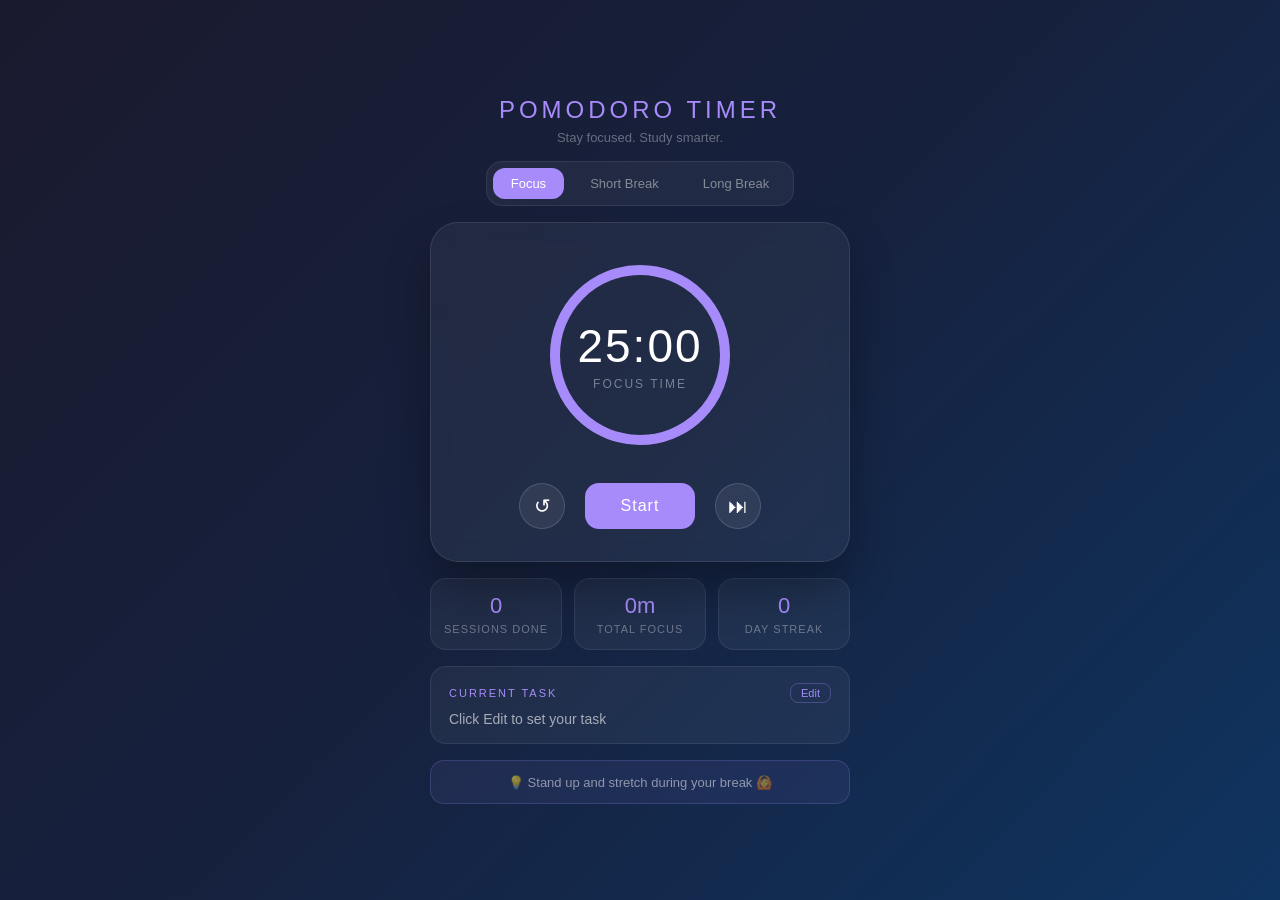
==== pomodoro-timer/index.html @ 8d5c9ca9 "Add pomodoro timer project - Level 3" ====
<!DOCTYPE html>
<html lang="en">
<head>
  <meta charset="UTF-8" />
  <meta name="viewport" content="width=device-width, initial-scale=1.0"/>
  <title>Pomodoro Timer</title>
  <link rel="stylesheet" href="style.css" />
</head>
<body>

  <div class="wrapper">
    <h1 class="title">Pomodoro Timer</h1>
    <p class="subtitle">Stay focused. Study smarter.</p>

    <!-- Mode Tabs -->
    <div class="tabs">
      <button class="tab active" id="tab-focus" onclick="switchMode('focus')">Focus</button>
      <button class="tab" id="tab-short" onclick="switchMode('short')">Short Break</button>
      <button class="tab" id="tab-long" onclick="switchMode('long')">Long Break</button>
    </div>

    <!-- Timer Card -->
    <div class="timer-card">

      <!-- Circular Progress -->
      <div class="circle-wrapper">
        <svg class="progress-ring" viewBox="0 0 200 200">
          <circle class="ring-bg" cx="100" cy="100" r="85"/>
          <circle class="ring-fill" id="ringFill" cx="100" cy="100" r="85"/>
        </svg>
        <div class="timer-display">
          <div class="time" id="timeDisplay">25:00</div>
          <div class="mode-label" id="modeLabel">Focus Time</div>
        </div>
      </div>

      <!-- Controls -->
      <div class="controls">
        <button class="ctrl-btn" onclick="resetTimer()" title="Reset">↺</button>
        <button class="start-btn" id="startBtn" onclick="toggleTimer()">Start</button>
        <button class="ctrl-btn" onclick="skipSession()" title="Skip">⏭</button>
      </div>

    </div>

    <!-- Session Info -->
    <div class="session-info">
      <div class="info-box">
        <div class="info-num" id="sessionCount">0</div>
        <div class="info-label">Sessions Done</div>
      </div>
      <div class="info-box">
        <div class="info-num" id="totalFocus">0m</div>
        <div class="info-label">Total Focus</div>
      </div>
      <div class="info-box">
        <div class="info-num" id="streakCount">0</div>
        <div class="info-label">Day Streak</div>
      </div>
    </div>

    <!-- Task Box -->
    <div class="task-box">
      <div class="task-header">
        <span>Current Task</span>
        <button class="edit-btn" onclick="editTask()">Edit</button>
      </div>
      <div class="task-text" id="taskText">Click Edit to set your task</div>
      <input class="task-input hidden" id="taskInput" placeholder="What are you working on?" onkeydown="saveTask(event)" />
    </div>

    <!-- Tips -->
    <div class="tip-box" id="tipBox"></div>

  </div>

  <script src="script.js"></script>
</body>
</html>
---- pomodoro-timer/style.css ----
* {
  margin: 0;
  padding: 0;
  box-sizing: border-box;
}

body {
  min-height: 100vh;
  display: flex;
  align-items: center;
  justify-content: center;
  background: linear-gradient(135deg, #1a1a2e, #16213e, #0f3460);
  font-family: 'Segoe UI', sans-serif;
  padding: 20px;
}

.wrapper {
  display: flex;
  flex-direction: column;
  align-items: center;
  gap: 16px;
  width: 100%;
  max-width: 420px;
}

.title {
  color: #a78bfa;
  font-size: 24px;
  font-weight: 400;
  letter-spacing: 4px;
  text-transform: uppercase;
}

.subtitle {
  color: rgba(255,255,255,0.35);
  font-size: 13px;
  margin-top: -10px;
}

/* Tabs */
.tabs {
  display: flex;
  gap: 8px;
  background: rgba(255,255,255,0.05);
  padding: 6px;
  border-radius: 16px;
  border: 1px solid rgba(255,255,255,0.08);
}

.tab {
  padding: 8px 18px;
  border: none;
  border-radius: 12px;
  background: transparent;
  color: rgba(255,255,255,0.45);
  font-size: 13px;
  cursor: pointer;
  transition: all 0.2s;
}

.tab.active {
  background: #a78bfa;
  color: white;
  font-weight: 500;
}

.tab:hover:not(.active) {
  background: rgba(255,255,255,0.08);
  color: white;
}

/* Timer Card */
.timer-card {
  background: rgba(255,255,255,0.05);
  backdrop-filter: blur(10px);
  border: 1px solid rgba(255,255,255,0.1);
  border-radius: 28px;
  padding: 32px 28px;
  width: 100%;
  display: flex;
  flex-direction: column;
  align-items: center;
  gap: 28px;
  box-shadow: 0 25px 45px rgba(0,0,0,0.3);
}

/* Circle */
.circle-wrapper {
  position: relative;
  width: 200px;
  height: 200px;
}

.progress-ring {
  width: 200px;
  height: 200px;
  transform: rotate(-90deg);
}

.ring-bg {
  fill: none;
  stroke: rgba(255,255,255,0.06);
  stroke-width: 10;
}

.ring-fill {
  fill: none;
  stroke: #a78bfa;
  stroke-width: 10;
  stroke-linecap: round;
  stroke-dasharray: 534;
  stroke-dashoffset: 0;
  transition: stroke-dashoffset 0.5s ease, stroke 0.4s ease;
}

.timer-display {
  position: absolute;
  top: 50%;
  left: 50%;
  transform: translate(-50%, -50%);
  text-align: center;
}

.time {
  font-size: 46px;
  font-weight: 300;
  color: white;
  letter-spacing: 2px;
}

.mode-label {
  font-size: 12px;
  color: rgba(255,255,255,0.4);
  margin-top: 4px;
  letter-spacing: 2px;
  text-transform: uppercase;
}

/* Controls */
.controls {
  display: flex;
  align-items: center;
  gap: 20px;
}

.ctrl-btn {
  width: 46px;
  height: 46px;
  border-radius: 50%;
  border: 1px solid rgba(255,255,255,0.15);
  background: rgba(255,255,255,0.07);
  color: white;
  font-size: 20px;
  cursor: pointer;
  transition: all 0.2s;
}

.ctrl-btn:hover {
  background: rgba(255,255,255,0.15);
  transform: scale(1.08);
}

.start-btn {
  width: 110px;
  height: 46px;
  border-radius: 14px;
  border: none;
  background: #a78bfa;
  color: white;
  font-size: 16px;
  font-weight: 500;
  cursor: pointer;
  transition: all 0.2s;
  letter-spacing: 1px;
}

.start-btn:hover {
  background: #7c3aed;
  transform: scale(1.04);
}

.start-btn.running {
  background: rgba(239, 68, 68, 0.7);
}

.start-btn.running:hover {
  background: rgba(239, 68, 68, 0.9);
}

/* Session Info */
.session-info {
  display: flex;
  gap: 12px;
  width: 100%;
}

.info-box {
  flex: 1;
  background: rgba(255,255,255,0.05);
  border: 1px solid rgba(255,255,255,0.08);
  border-radius: 16px;
  padding: 14px 10px;
  text-align: center;
}

.info-num {
  font-size: 22px;
  font-weight: 300;
  color: #a78bfa;
}

.info-label {
  font-size: 11px;
  color: rgba(255,255,255,0.35);
  margin-top: 4px;
  text-transform: uppercase;
  letter-spacing: 1px;
}

/* Task Box */
.task-box {
  width: 100%;
  background: rgba(255,255,255,0.05);
  border: 1px solid rgba(255,255,255,0.08);
  border-radius: 16px;
  padding: 16px 18px;
}

.task-header {
  display: flex;
  justify-content: space-between;
  align-items: center;
  margin-bottom: 8px;
}

.task-header span {
  font-size: 11px;
  color: #a78bfa;
  text-transform: uppercase;
  letter-spacing: 2px;
}

.edit-btn {
  background: none;
  border: 1px solid rgba(167,139,250,0.3);
  color: #a78bfa;
  font-size: 11px;
  padding: 3px 10px;
  border-radius: 8px;
  cursor: pointer;
  transition: all 0.2s;
}

.edit-btn:hover {
  background: rgba(167,139,250,0.15);
}

.task-text {
  font-size: 14px;
  color: rgba(255,255,255,0.6);
}

.task-input {
  width: 100%;
  background: rgba(255,255,255,0.07);
  border: 1px solid rgba(167,139,250,0.3);
  border-radius: 10px;
  padding: 8px 12px;
  color: white;
  font-size: 14px;
  outline: none;
}

.task-input::placeholder {
  color: rgba(255,255,255,0.25);
}

.hidden {
  display: none;
}

/* Tip Box */
.tip-box {
  width: 100%;
  background: rgba(167,139,250,0.08);
  border: 1px solid rgba(167,139,250,0.2);
  border-radius: 14px;
  padding: 12px 16px;
  font-size: 13px;
  color: rgba(255,255,255,0.5);
  text-align: center;
  min-height: 44px;
  display: flex;
  align-items: center;
  justify-content: center;
}
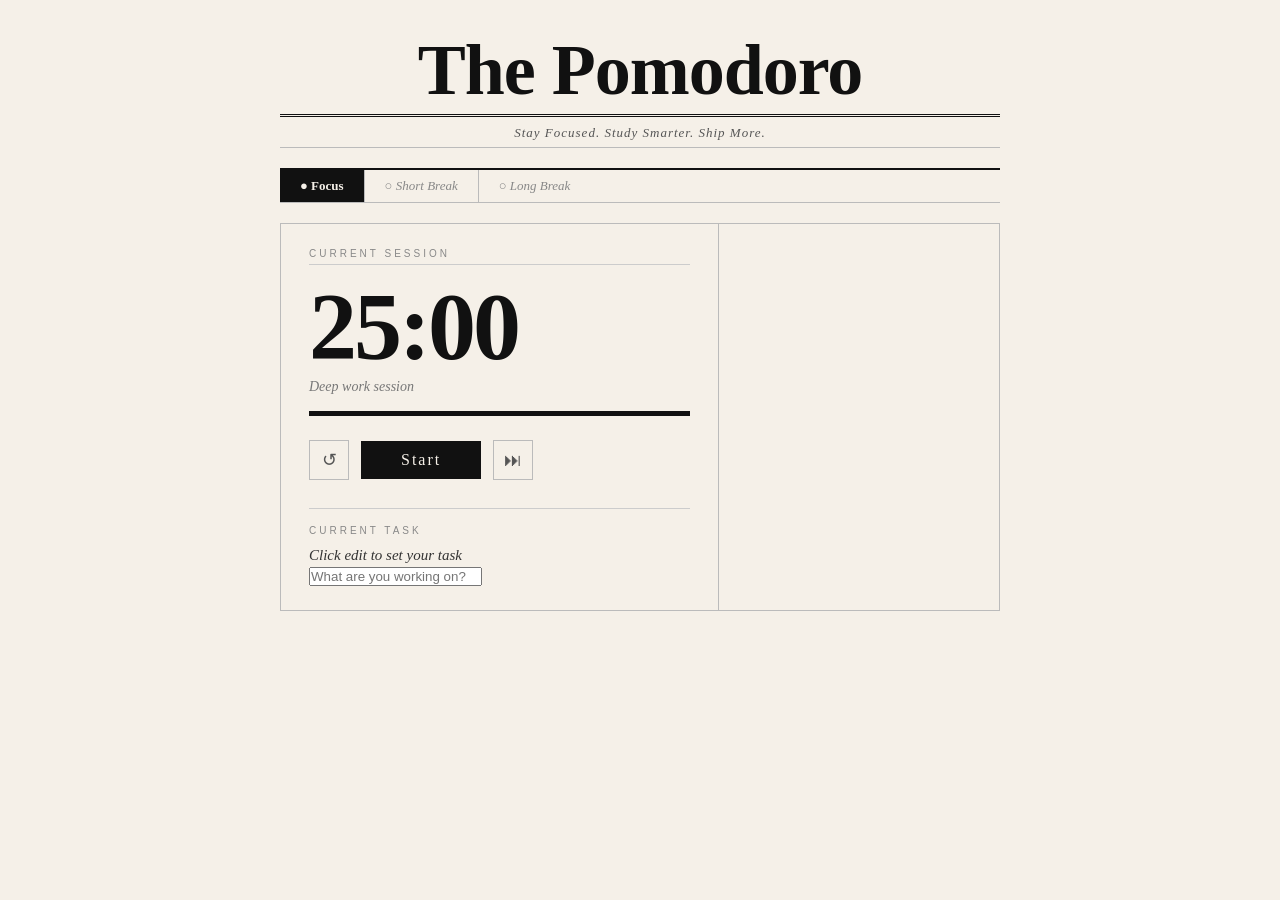
==== commit 1c437ad1: "Redesign pomodoro timer - editorial UI" ====
--- a/pomodoro-timer/index.html
+++ b/pomodoro-timer/index.html
@@ -7,73 +7,44 @@
   <link rel="stylesheet" href="style.css" />
 </head>
 <body>
+  <div class="page">
 
-  <div class="wrapper">
-    <h1 class="title">Pomodoro Timer</h1>
-    <p class="subtitle">Stay focused. Study smarter.</p>
+    <header class="masthead">
+      <div class="masthead-top">
+        <span class="edition"></span>
+        <span class="date" id="todayDate"></span>
+      </div>
+      <h1 class="newspaper-title">The Pomodoro</h1>
+      <div class="masthead-rule"></div>
+      <p class="tagline">Stay Focused. Study Smarter. Ship More.</p>
+      <div class="masthead-rule thin"></div>
+    </header>
 
-    <!-- Mode Tabs -->
     <div class="tabs">
-      <button class="tab active" id="tab-focus" onclick="switchMode('focus')">Focus</button>
-      <button class="tab" id="tab-short" onclick="switchMode('short')">Short Break</button>
-      <button class="tab" id="tab-long" onclick="switchMode('long')">Long Break</button>
+      <button class="tab active" id="tab-focus" onclick="switchMode('focus')">● Focus</button>
+      <button class="tab" id="tab-short" onclick="switchMode('short')">○ Short Break</button>
+      <button class="tab" id="tab-long" onclick="switchMode('long')">○ Long Break</button>
     </div>
 
-    <!-- Timer Card -->
-    <div class="timer-card">
+    <main class="layout">
 
-      <!-- Circular Progress -->
-      <div class="circle-wrapper">
-        <svg class="progress-ring" viewBox="0 0 200 200">
-          <circle class="ring-bg" cx="100" cy="100" r="85"/>
-          <circle class="ring-fill" id="ringFill" cx="100" cy="100" r="85"/>
-        </svg>
-        <div class="timer-display">
-          <div class="time" id="timeDisplay">25:00</div>
-          <div class="mode-label" id="modeLabel">Focus Time</div>
+      <section class="timer-col">
+        <div class="col-head">CURRENT SESSION</div>
+        <div class="big-time" id="timeDisplay">25:00</div>
+        <div class="mode-line" id="modeLabel">Deep work session</div>
+
+        <div class="progress-bar-wrap">
+          <div class="progress-bar-fill" id="progressBar"></div>
         </div>
-      </div>
 
-      <!-- Controls -->
-      <div class="controls">
-        <button class="ctrl-btn" onclick="resetTimer()" title="Reset">↺</button>
-        <button class="start-btn" id="startBtn" onclick="toggleTimer()">Start</button>
-        <button class="ctrl-btn" onclick="skipSession()" title="Skip">⏭</button>
-      </div>
+        <div class="controls">
+          <button class="ctrl-icon" onclick="resetTimer()" title="Reset">↺</button>
+          <button class="main-btn" id="startBtn" onclick="toggleTimer()">Start</button>
+          <button class="ctrl-icon" onclick="skipSession()" title="Skip">⏭</button>
+        </div>
 
-    </div>
-
-    <!-- Session Info -->
-    <div class="session-info">
-      <div class="info-box">
-        <div class="info-num" id="sessionCount">0</div>
-        <div class="info-label">Sessions Done</div>
-      </div>
-      <div class="info-box">
-        <div class="info-num" id="totalFocus">0m</div>
-        <div class="info-label">Total Focus</div>
-      </div>
-      <div class="info-box">
-        <div class="info-num" id="streakCount">0</div>
-        <div class="info-label">Day Streak</div>
-      </div>
-    </div>
-
-    <!-- Task Box -->
-    <div class="task-box">
-      <div class="task-header">
-        <span>Current Task</span>
-        <button class="edit-btn" onclick="editTask()">Edit</button>
-      </div>
-      <div class="task-text" id="taskText">Click Edit to set your task</div>
-      <input class="task-input hidden" id="taskInput" placeholder="What are you working on?" onkeydown="saveTask(event)" />
-    </div>
-
-    <!-- Tips -->
-    <div class="tip-box" id="tipBox"></div>
-
-  </div>
-
-  <script src="script.js"></script>
-</body>
-</html>+        <div class="task-block">
+          <div class="task-label">CURRENT TASK</div>
+          <div class="task-text" id="taskText">Click edit to set your task</div>
+          <input class="task-input hidden" id="taskInput" placeholder="What are you working on?" onkeydown="saveTask(event)" />
+          <button
--- a/pomodoro-timer/style.css
+++ b/pomodoro-timer/style.css
@@ -5,292 +5,241 @@
 }
 
 body {
+  background: #F5F0E8;
+  font-family: Georgia, 'Times New Roman', serif;
   min-height: 100vh;
+  padding: 24px 16px;
+  color: #1a1a1a;
+}
+
+.page {
+  max-width: 720px;
+  margin: 0 auto;
+}
+
+/* Masthead */
+.masthead {
+  text-align: center;
+  padding-bottom: 12px;
+}
+
+.masthead-top {
   display: flex;
-  align-items: center;
-  justify-content: center;
-  background: linear-gradient(135deg, #1a1a2e, #16213e, #0f3460);
+  justify-content: space-between;
+  font-size: 11px;
+  letter-spacing: 2px;
+  text-transform: uppercase;
+  color: #888;
   font-family: 'Segoe UI', sans-serif;
-  padding: 20px;
-}
-
-.wrapper {
-  display: flex;
-  flex-direction: column;
-  align-items: center;
-  gap: 16px;
-  width: 100%;
-  max-width: 420px;
-}
-
-.title {
-  color: #a78bfa;
-  font-size: 24px;
-  font-weight: 400;
-  letter-spacing: 4px;
-  text-transform: uppercase;
-}
-
-.subtitle {
-  color: rgba(255,255,255,0.35);
+  margin-bottom: 10px;
+}
+
+.newspaper-title {
+  font-size: clamp(42px, 10vw, 72px);
+  font-weight: 700;
+  letter-spacing: -1px;
+  color: #111;
+  line-height: 1;
+  margin-bottom: 8px;
+}
+
+.masthead-rule {
+  border: none;
+  border-top: 3px double #111;
+  margin: 8px 0;
+}
+
+.masthead-rule.thin {
+  border-top: 1px solid #bbb;
+  margin-top: 6px;
+}
+
+.tagline {
   font-size: 13px;
-  margin-top: -10px;
+  color: #555;
+  font-style: italic;
+  letter-spacing: 1px;
+  margin: 6px 0;
 }
 
 /* Tabs */
 .tabs {
   display: flex;
-  gap: 8px;
-  background: rgba(255,255,255,0.05);
-  padding: 6px;
-  border-radius: 16px;
-  border: 1px solid rgba(255,255,255,0.08);
+  gap: 0;
+  border-top: 2px solid #111;
+  border-bottom: 1px solid #bbb;
+  margin-bottom: 20px;
 }
 
 .tab {
-  padding: 8px 18px;
+  padding: 8px 20px;
+  background: none;
   border: none;
-  border-radius: 12px;
-  background: transparent;
-  color: rgba(255,255,255,0.45);
+  border-right: 1px solid #bbb;
+  font-family: Georgia, serif;
   font-size: 13px;
+  font-style: italic;
+  color: #888;
   cursor: pointer;
-  transition: all 0.2s;
+  transition: all 0.15s;
+}
+
+.tab:last-child {
+  border-right: none;
 }
 
 .tab.active {
-  background: #a78bfa;
-  color: white;
-  font-weight: 500;
+  background: #111;
+  color: #F5F0E8;
+  font-style: normal;
+  font-weight: 700;
 }
 
 .tab:hover:not(.active) {
-  background: rgba(255,255,255,0.08);
-  color: white;
-}
-
-/* Timer Card */
-.timer-card {
-  background: rgba(255,255,255,0.05);
-  backdrop-filter: blur(10px);
-  border: 1px solid rgba(255,255,255,0.1);
-  border-radius: 28px;
-  padding: 32px 28px;
+  background: #e8e3d8;
+  color: #333;
+}
+
+/* Main Layout */
+.layout {
+  display: grid;
+  grid-template-columns: 1fr 280px;
+  gap: 0;
+  border: 1px solid #bbb;
+}
+
+@media (max-width: 580px) {
+  .layout {
+    grid-template-columns: 1fr;
+  }
+}
+
+/* Shared column styles */
+.timer-col {
+  padding: 24px 28px;
+  border-right: 1px solid #bbb;
+}
+
+.side-col {
+  padding: 20px 20px;
+  background: #EDE8DB;
+}
+
+.col-head {
+  font-family: 'Segoe UI', sans-serif;
+  font-size: 10px;
+  letter-spacing: 3px;
+  text-transform: uppercase;
+  color: #888;
+  border-bottom: 1px solid #ccc;
+  padding-bottom: 5px;
+  margin-bottom: 14px;
+}
+
+/* Timer display */
+.big-time {
+  font-size: clamp(64px, 15vw, 96px);
+  font-weight: 700;
+  color: #111;
+  letter-spacing: -3px;
+  line-height: 1;
+  margin-bottom: 4px;
+}
+
+.mode-line {
+  font-size: 14px;
+  color: #777;
+  font-style: italic;
+  margin-bottom: 16px;
+}
+
+/* Progress bar */
+.progress-bar-wrap {
+  height: 5px;
+  background: #ddd;
+  border-radius: 0;
+  margin-bottom: 24px;
+  overflow: hidden;
+}
+
+.progress-bar-fill {
+  height: 100%;
   width: 100%;
-  display: flex;
-  flex-direction: column;
-  align-items: center;
-  gap: 28px;
-  box-shadow: 0 25px 45px rgba(0,0,0,0.3);
-}
-
-/* Circle */
-.circle-wrapper {
-  position: relative;
-  width: 200px;
-  height: 200px;
-}
-
-.progress-ring {
-  width: 200px;
-  height: 200px;
-  transform: rotate(-90deg);
-}
-
-.ring-bg {
-  fill: none;
-  stroke: rgba(255,255,255,0.06);
-  stroke-width: 10;
-}
-
-.ring-fill {
-  fill: none;
-  stroke: #a78bfa;
-  stroke-width: 10;
-  stroke-linecap: round;
-  stroke-dasharray: 534;
-  stroke-dashoffset: 0;
-  transition: stroke-dashoffset 0.5s ease, stroke 0.4s ease;
-}
-
-.timer-display {
-  position: absolute;
-  top: 50%;
-  left: 50%;
-  transform: translate(-50%, -50%);
-  text-align: center;
-}
-
-.time {
-  font-size: 46px;
-  font-weight: 300;
-  color: white;
-  letter-spacing: 2px;
-}
-
-.mode-label {
-  font-size: 12px;
-  color: rgba(255,255,255,0.4);
-  margin-top: 4px;
-  letter-spacing: 2px;
-  text-transform: uppercase;
+  background: #111;
+  transition: width 0.5s linear;
 }
 
 /* Controls */
 .controls {
   display: flex;
   align-items: center;
-  gap: 20px;
-}
-
-.ctrl-btn {
-  width: 46px;
-  height: 46px;
-  border-radius: 50%;
-  border: 1px solid rgba(255,255,255,0.15);
-  background: rgba(255,255,255,0.07);
-  color: white;
-  font-size: 20px;
+  gap: 12px;
+  margin-bottom: 28px;
+}
+
+.main-btn {
+  padding: 10px 40px;
+  background: #111;
+  color: #F5F0E8;
+  border: none;
+  font-family: Georgia, serif;
+  font-size: 16px;
+  letter-spacing: 2px;
   cursor: pointer;
-  transition: all 0.2s;
-}
-
-.ctrl-btn:hover {
-  background: rgba(255,255,255,0.15);
-  transform: scale(1.08);
-}
-
-.start-btn {
-  width: 110px;
-  height: 46px;
-  border-radius: 14px;
-  border: none;
-  background: #a78bfa;
-  color: white;
-  font-size: 16px;
-  font-weight: 500;
+  transition: background 0.15s;
+}
+
+.main-btn:hover {
+  background: #333;
+}
+
+.main-btn.running {
+  background: #8B0000;
+}
+
+.main-btn.running:hover {
+  background: #a00000;
+}
+
+.ctrl-icon {
+  width: 40px;
+  height: 40px;
+  background: none;
+  border: 1px solid #bbb;
+  color: #555;
+  font-size: 18px;
   cursor: pointer;
-  transition: all 0.2s;
-  letter-spacing: 1px;
-}
-
-.start-btn:hover {
-  background: #7c3aed;
-  transform: scale(1.04);
-}
-
-.start-btn.running {
-  background: rgba(239, 68, 68, 0.7);
-}
-
-.start-btn.running:hover {
-  background: rgba(239, 68, 68, 0.9);
-}
-
-/* Session Info */
-.session-info {
-  display: flex;
-  gap: 12px;
-  width: 100%;
-}
-
-.info-box {
-  flex: 1;
-  background: rgba(255,255,255,0.05);
-  border: 1px solid rgba(255,255,255,0.08);
-  border-radius: 16px;
-  padding: 14px 10px;
-  text-align: center;
-}
-
-.info-num {
-  font-size: 22px;
-  font-weight: 300;
-  color: #a78bfa;
-}
-
-.info-label {
-  font-size: 11px;
-  color: rgba(255,255,255,0.35);
-  margin-top: 4px;
+  transition: all 0.15s;
+  font-family: sans-serif;
+}
+
+.ctrl-icon:hover {
+  background: #111;
+  color: #F5F0E8;
+  border-color: #111;
+}
+
+/* Task block */
+.task-block {
+  border-top: 1px solid #ccc;
+  padding-top: 16px;
+  position: relative;
+}
+
+.task-label {
+  font-family: 'Segoe UI', sans-serif;
+  font-size: 10px;
+  letter-spacing: 3px;
   text-transform: uppercase;
-  letter-spacing: 1px;
-}
-
-/* Task Box */
-.task-box {
-  width: 100%;
-  background: rgba(255,255,255,0.05);
-  border: 1px solid rgba(255,255,255,0.08);
-  border-radius: 16px;
-  padding: 16px 18px;
-}
-
-.task-header {
-  display: flex;
-  justify-content: space-between;
-  align-items: center;
+  color: #888;
   margin-bottom: 8px;
 }
 
-.task-header span {
-  font-size: 11px;
-  color: #a78bfa;
-  text-transform: uppercase;
-  letter-spacing: 2px;
-}
-
-.edit-btn {
-  background: none;
-  border: 1px solid rgba(167,139,250,0.3);
-  color: #a78bfa;
-  font-size: 11px;
-  padding: 3px 10px;
-  border-radius: 8px;
-  cursor: pointer;
-  transition: all 0.2s;
-}
-
-.edit-btn:hover {
-  background: rgba(167,139,250,0.15);
-}
-
 .task-text {
-  font-size: 14px;
-  color: rgba(255,255,255,0.6);
-}
-
-.task-input {
-  width: 100%;
-  background: rgba(255,255,255,0.07);
-  border: 1px solid rgba(167,139,250,0.3);
-  border-radius: 10px;
-  padding: 8px 12px;
-  color: white;
-  font-size: 14px;
-  outline: none;
-}
-
-.task-input::placeholder {
-  color: rgba(255,255,255,0.25);
-}
-
-.hidden {
-  display: none;
-}
-
-/* Tip Box */
-.tip-box {
-  width: 100%;
-  background: rgba(167,139,250,0.08);
-  border: 1px solid rgba(167,139,250,0.2);
-  border-radius: 14px;
-  padding: 12px 16px;
-  font-size: 13px;
-  color: rgba(255,255,255,0.5);
-  text-align: center;
-  min-height: 44px;
-  display: flex;
-  align-items: center;
-  justify-content: center;
+  font-size: 15px;
+  color: #333;
+  font-style: italic;
+  line-height: 1.5;
+  min-height: 22px;
+  padding-right: 48px;
 }
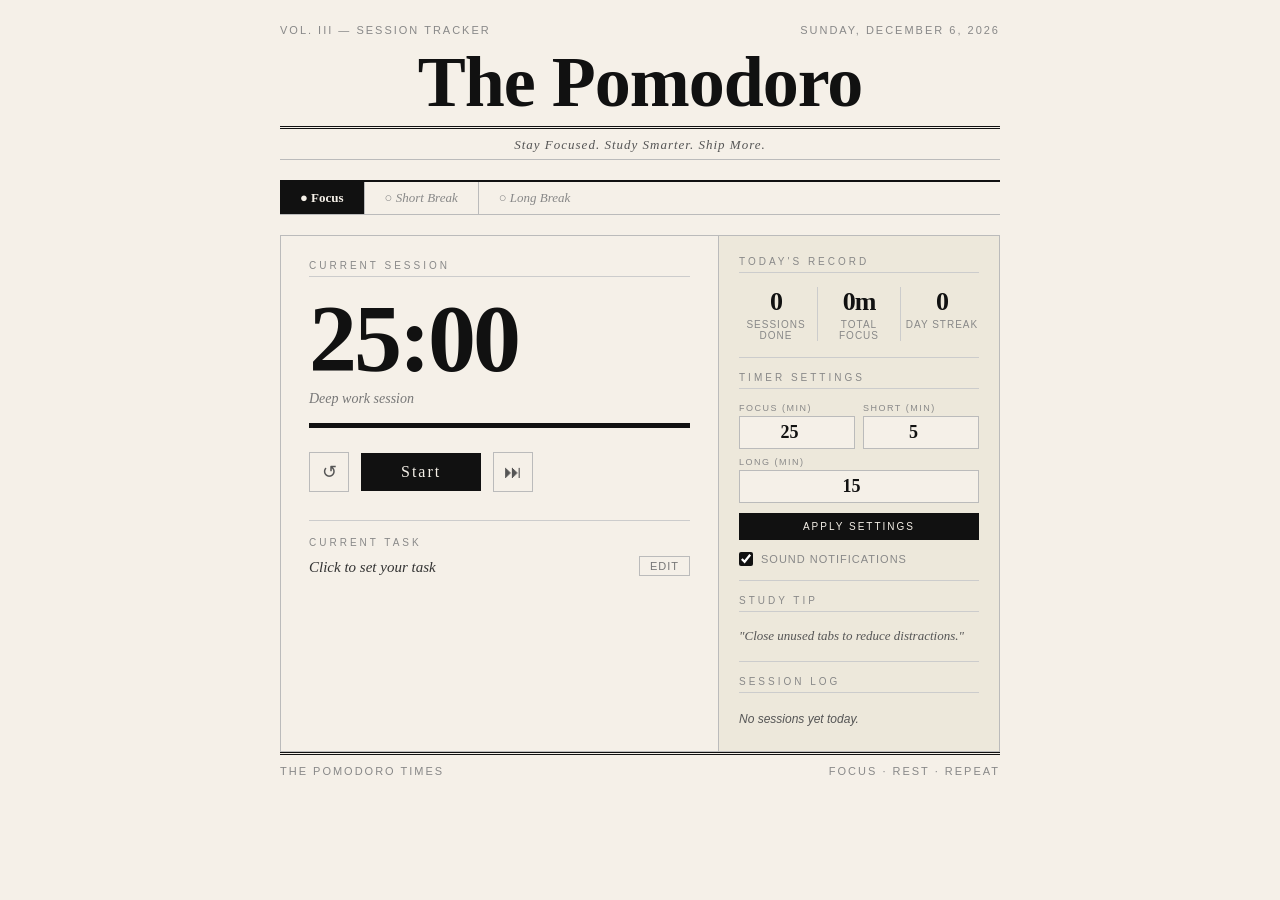
==== commit afbe7653: "Redesign pomodoro timer by adding more functionalities - editorial UI" ====
--- a/pomodoro-timer/index.html
+++ b/pomodoro-timer/index.html
@@ -8,10 +8,9 @@
 </head>
 <body>
   <div class="page">
-
     <header class="masthead">
       <div class="masthead-top">
-        <span class="edition"></span>
+        <span class="edition">Vol. III — Session Tracker</span>
         <span class="date" id="todayDate"></span>
       </div>
       <h1 class="newspaper-title">The Pomodoro</h1>
@@ -27,24 +26,87 @@
     </div>
 
     <main class="layout">
-
       <section class="timer-col">
         <div class="col-head">CURRENT SESSION</div>
         <div class="big-time" id="timeDisplay">25:00</div>
         <div class="mode-line" id="modeLabel">Deep work session</div>
-
         <div class="progress-bar-wrap">
           <div class="progress-bar-fill" id="progressBar"></div>
         </div>
-
         <div class="controls">
           <button class="ctrl-icon" onclick="resetTimer()" title="Reset">↺</button>
           <button class="main-btn" id="startBtn" onclick="toggleTimer()">Start</button>
           <button class="ctrl-icon" onclick="skipSession()" title="Skip">⏭</button>
         </div>
-
         <div class="task-block">
           <div class="task-label">CURRENT TASK</div>
-          <div class="task-text" id="taskText">Click edit to set your task</div>
-          <input class="task-input hidden" id="taskInput" placeholder="What are you working on?" onkeydown="saveTask(event)" />
-          <button+          <div class="task-wrap">
+            <div class="task-text" id="taskText" onclick="editTask()">Click to set your task</div>
+            <input class="task-input hidden" id="taskInput" placeholder="What are you working on?" />
+            <button class="task-edit-btn" onclick="editTask()">Edit</button>
+          </div>
+        </div>
+      </section>
+
+      <aside class="side-col">
+        <div class="col-head">TODAY'S RECORD</div>
+        <div class="stat-row">
+          <div class="stat-item">
+            <div class="stat-num" id="sessionCount">0</div>
+            <div class="stat-label">Sessions Done</div>
+          </div>
+          <div class="stat-divider"></div>
+          <div class="stat-item">
+            <div class="stat-num" id="totalFocus">0m</div>
+            <div class="stat-label">Total Focus</div>
+          </div>
+          <div class="stat-divider"></div>
+          <div class="stat-item">
+            <div class="stat-num" id="streakCount">0</div>
+            <div class="stat-label">Day Streak</div>
+          </div>
+        </div>
+
+        <div class="section-rule"></div>
+        <div class="col-head">TIMER SETTINGS</div>
+        <div class="settings-grid">
+          <div class="setting-item">
+            <div class="setting-lbl">FOCUS (MIN)</div>
+            <input class="setting-input" type="number" id="setFocus" value="25" min="1" max="90">
+          </div>
+          <div class="setting-item">
+            <div class="setting-lbl">SHORT (MIN)</div>
+            <input class="setting-input" type="number" id="setShort" value="5" min="1" max="30">
+          </div>
+          <div class="setting-item" style="grid-column:1/-1">
+            <div class="setting-lbl">LONG (MIN)</div>
+            <input class="setting-input" type="number" id="setLong" value="15" min="1" max="60">
+          </div>
+        </div>
+        <button class="apply-btn" onclick="applySettings()">APPLY SETTINGS</button>
+
+        <div class="sound-row">
+          <input type="checkbox" id="soundToggle" checked>
+          <label for="soundToggle">Sound notifications</label>
+        </div>
+
+        <div class="section-rule"></div>
+        <div class="col-head">STUDY TIP</div>
+        <div class="tip-text" id="tipBox">Loading tip...</div>
+
+        <div class="section-rule"></div>
+        <div class="col-head">SESSION LOG</div>
+        <ul class="log-list" id="logList">
+          <li class="log-empty">No sessions yet today.</li>
+        </ul>
+      </aside>
+    </main>
+
+    <footer class="footer">
+      <span>The Pomodoro Times</span>
+      <span>Focus · Rest · Repeat</span>
+    </footer>
+  </div>
+  <script src="script.js"></script>
+</body>
+</html>
--- a/pomodoro-timer/style.css
+++ b/pomodoro-timer/style.css
@@ -65,7 +65,6 @@
 /* Tabs */
 .tabs {
   display: flex;
-  gap: 0;
   border-top: 2px solid #111;
   border-bottom: 1px solid #bbb;
   margin-bottom: 20px;
@@ -100,11 +99,10 @@
   color: #333;
 }
 
-/* Main Layout */
+/* Layout */
 .layout {
   display: grid;
   grid-template-columns: 1fr 280px;
-  gap: 0;
   border: 1px solid #bbb;
 }
 
@@ -114,14 +112,13 @@
   }
 }
 
-/* Shared column styles */
 .timer-col {
   padding: 24px 28px;
   border-right: 1px solid #bbb;
 }
 
 .side-col {
-  padding: 20px 20px;
+  padding: 20px;
   background: #EDE8DB;
 }
 
@@ -136,7 +133,7 @@
   margin-bottom: 14px;
 }
 
-/* Timer display */
+/* Timer */
 .big-time {
   font-size: clamp(64px, 15vw, 96px);
   font-weight: 700;
@@ -153,11 +150,9 @@
   margin-bottom: 16px;
 }
 
-/* Progress bar */
 .progress-bar-wrap {
   height: 5px;
   background: #ddd;
-  border-radius: 0;
   margin-bottom: 24px;
   overflow: hidden;
 }
@@ -166,7 +161,7 @@
   height: 100%;
   width: 100%;
   background: #111;
-  transition: width 0.5s linear;
+  transition: width 0.8s linear;
 }
 
 /* Controls */
@@ -210,7 +205,6 @@
   font-size: 18px;
   cursor: pointer;
   transition: all 0.15s;
-  font-family: sans-serif;
 }
 
 .ctrl-icon:hover {
@@ -219,11 +213,10 @@
   border-color: #111;
 }
 
-/* Task block */
+/* Task */
 .task-block {
   border-top: 1px solid #ccc;
   padding-top: 16px;
-  position: relative;
 }
 
 .task-label {
@@ -233,6 +226,10 @@
   text-transform: uppercase;
   color: #888;
   margin-bottom: 8px;
+}
+
+.task-wrap {
+  position: relative;
 }
 
 .task-text {
@@ -241,5 +238,230 @@
   font-style: italic;
   line-height: 1.5;
   min-height: 22px;
-  padding-right: 48px;
+  padding-right: 52px;
+  cursor: pointer;
+}
+
+.task-text:hover {
+  color: #111;
+}
+
+.task-input {
+  width: 100%;
+  border: none;
+  border-bottom: 2px solid #111;
+  background: transparent;
+  font-family: Georgia, serif;
+  font-size: 15px;
+  color: #111;
+  padding: 4px 0;
+  outline: none;
+}
+
+.task-input::placeholder {
+  color: #aaa;
+  font-style: italic;
+}
+
+.task-edit-btn {
+  position: absolute;
+  top: 0;
+  right: 0;
+  background: none;
+  border: 1px solid #bbb;
+  padding: 3px 10px;
+  font-family: 'Segoe UI', sans-serif;
+  font-size: 11px;
+  letter-spacing: 1px;
+  text-transform: uppercase;
+  color: #777;
+  cursor: pointer;
+}
+
+.task-edit-btn:hover {
+  background: #111;
+  color: #F5F0E8;
+  border-color: #111;
+}
+
+.hidden {
+  display: none;
+}
+
+/* Stats */
+.stat-row {
+  display: flex;
+  align-items: stretch;
+  margin-bottom: 16px;
+}
+
+.stat-item {
+  flex: 1;
+  text-align: center;
+}
+
+.stat-num {
+  font-size: 26px;
+  font-weight: 700;
+  color: #111;
+  letter-spacing: -1px;
+}
+
+.stat-label {
+  font-family: 'Segoe UI', sans-serif;
+  font-size: 10px;
+  text-transform: uppercase;
+  letter-spacing: 1px;
+  color: #888;
+  margin-top: 2px;
+}
+
+.stat-divider {
+  width: 1px;
+  background: #ccc;
+  margin: 0 4px;
+}
+
+.section-rule {
+  border: none;
+  border-top: 1px solid #ccc;
+  margin: 14px 0;
+}
+
+/* Settings */
+.settings-grid {
+  display: grid;
+  grid-template-columns: 1fr 1fr;
+  gap: 8px;
+  margin-bottom: 10px;
+}
+
+.setting-item {
+  display: flex;
+  flex-direction: column;
+  gap: 3px;
+}
+
+.setting-lbl {
+  font-family: 'Segoe UI', sans-serif;
+  font-size: 9px;
+  letter-spacing: 1.5px;
+  text-transform: uppercase;
+  color: #888;
+}
+
+.setting-input {
+  background: #F5F0E8;
+  border: 1px solid #bbb;
+  color: #111;
+  font-family: Georgia, serif;
+  font-size: 18px;
+  font-weight: 700;
+  padding: 5px 8px;
+  width: 100%;
+  text-align: center;
+  outline: none;
+}
+
+.setting-input:focus {
+  border-color: #111;
+}
+
+.apply-btn {
+  width: 100%;
+  padding: 8px;
+  background: #111;
+  color: #F5F0E8;
+  border: none;
+  font-family: 'Segoe UI', sans-serif;
+  font-size: 10px;
+  letter-spacing: 2px;
+  text-transform: uppercase;
+  cursor: pointer;
+  margin-bottom: 12px;
+  transition: background 0.15s;
+}
+
+.apply-btn:hover {
+  background: #333;
+}
+
+/* Sound */
+.sound-row {
+  display: flex;
+  align-items: center;
+  gap: 8px;
+  font-family: 'Segoe UI', sans-serif;
+  font-size: 11px;
+  letter-spacing: 1px;
+  text-transform: uppercase;
+  color: #888;
+}
+
+.sound-row input[type=checkbox] {
+  width: 14px;
+  height: 14px;
+  cursor: pointer;
+  accent-color: #111;
+}
+
+/* Tip */
+.tip-text {
+  font-size: 13px;
+  color: #555;
+  font-style: italic;
+  line-height: 1.6;
+}
+
+/* Log */
+.log-list {
+  list-style: none;
+}
+
+.log-list li {
+  padding: 5px 0;
+  border-bottom: 1px dotted #ccc;
+  display: flex;
+  justify-content: space-between;
+  align-items: center;
+  font-family: 'Segoe UI', sans-serif;
+  font-size: 12px;
+  color: #555;
+}
+
+.log-list li:last-child {
+  border-bottom: none;
+}
+
+.log-empty {
+  color: #aaa;
+  font-style: italic;
+  font-size: 12px;
+}
+
+.log-tag {
+  font-size: 9px;
+  padding: 1px 6px;
+  background: #111;
+  color: #F5F0E8;
+  font-family: 'Segoe UI', sans-serif;
+  letter-spacing: 1px;
+  text-transform: uppercase;
+}
+
+.log-tag.break {
+  background: #777;
+}
+
+/* Footer */
+.footer {
+  display: flex;
+  justify-content: space-between;
+  padding: 10px 0;
+  border-top: 3px double #111;
+  font-size: 11px;
+  letter-spacing: 2px;
+  text-transform: uppercase;
+  color: #888;
+  font-family: 'Segoe UI', sans-serif;
 }
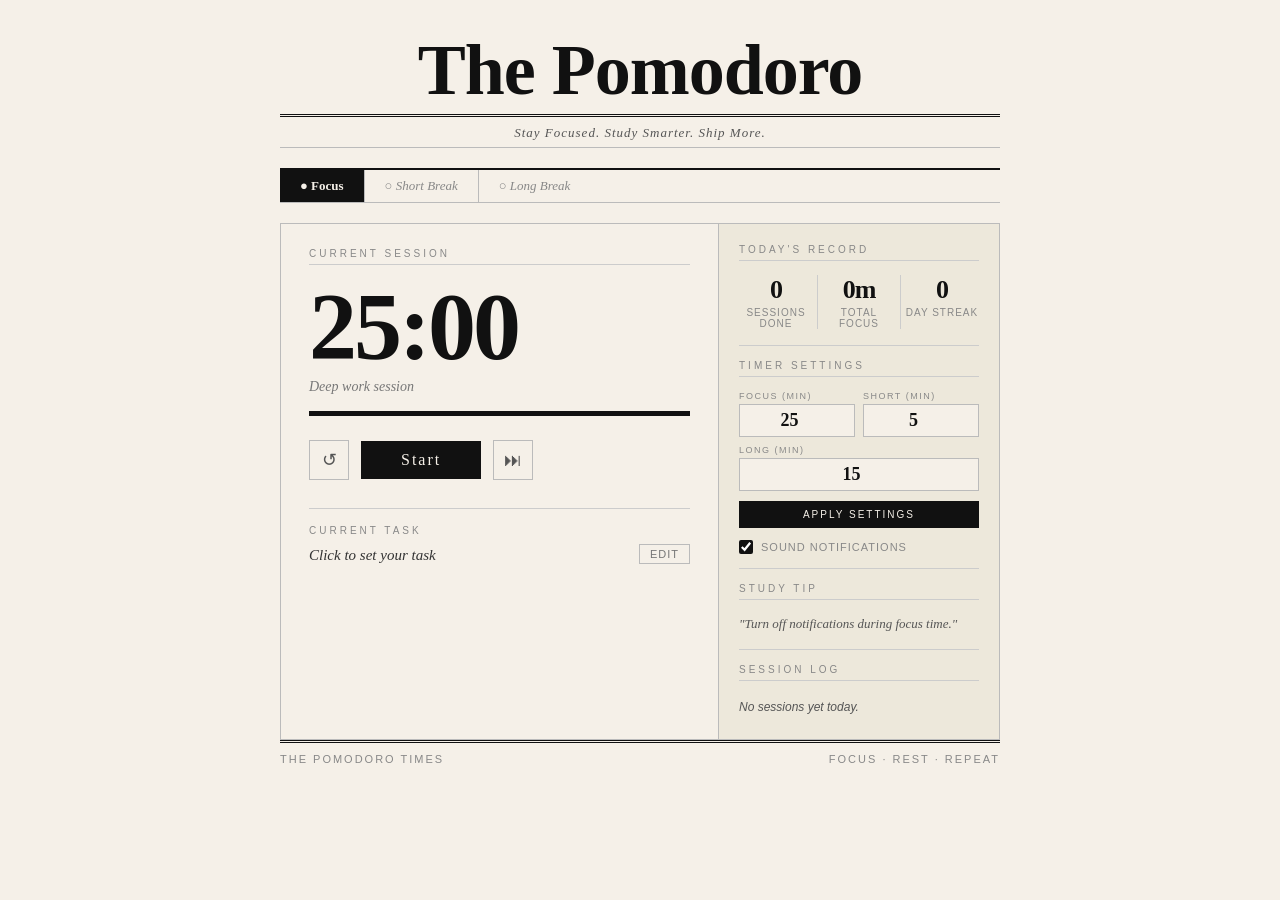
==== commit 99d7a26a: "Redesign pomodoro timer by adding more functionalities - editorial UI" ====
--- a/pomodoro-timer/index.html
+++ b/pomodoro-timer/index.html
@@ -10,8 +10,8 @@
   <div class="page">
     <header class="masthead">
       <div class="masthead-top">
-        <span class="edition">Vol. III — Session Tracker</span>
-        <span class="date" id="todayDate"></span>
+        <span class="edition"></span>
+       
       </div>
       <h1 class="newspaper-title">The Pomodoro</h1>
       <div class="masthead-rule"></div>
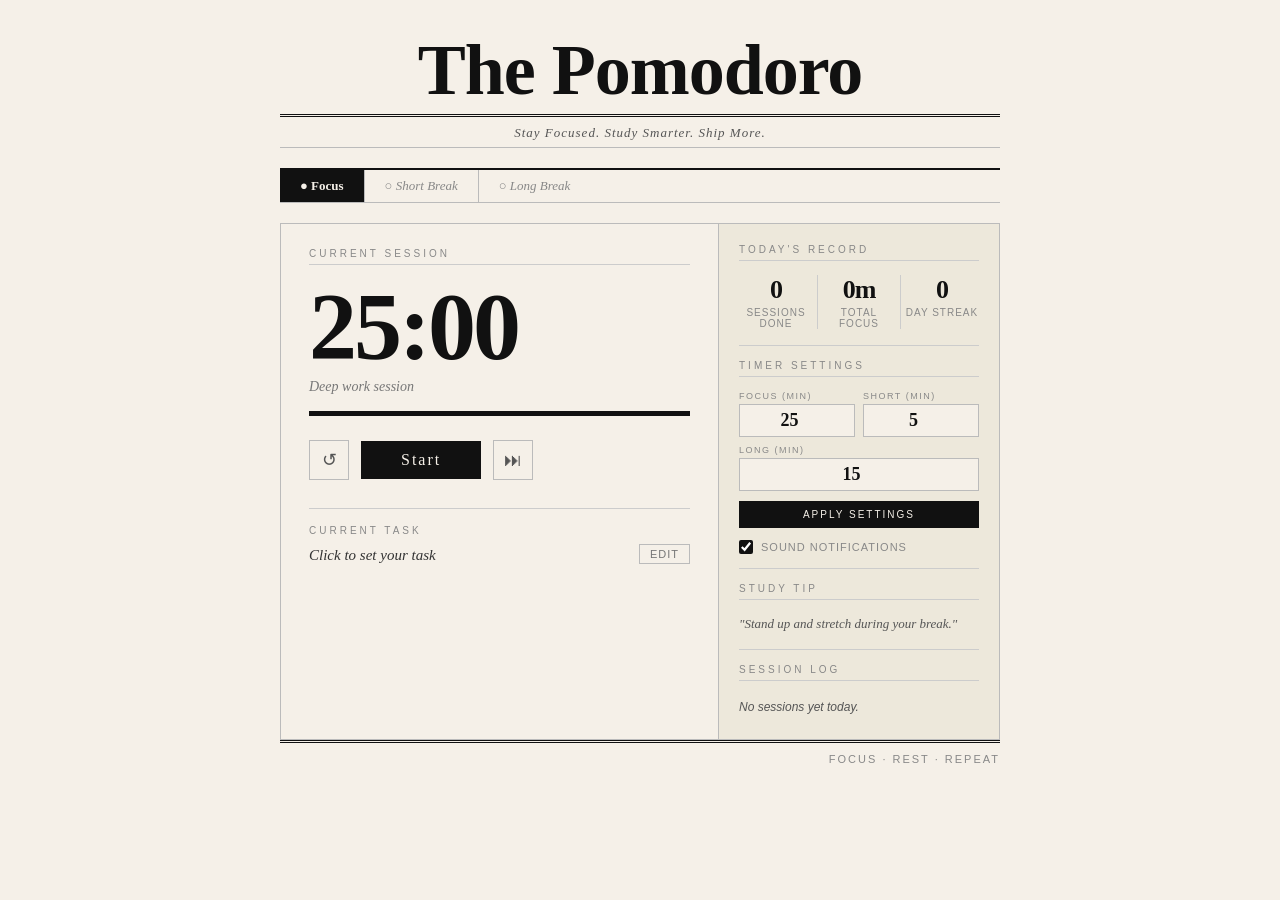
==== commit 8b65b52f: "Redesign pomodoro timer by adding more functionalities - editorial UI" ====
--- a/pomodoro-timer/index.html
+++ b/pomodoro-timer/index.html
@@ -103,7 +103,7 @@
     </main>
 
     <footer class="footer">
-      <span>The Pomodoro Times</span>
+      <span></span>
       <span>Focus · Rest · Repeat</span>
     </footer>
   </div>
